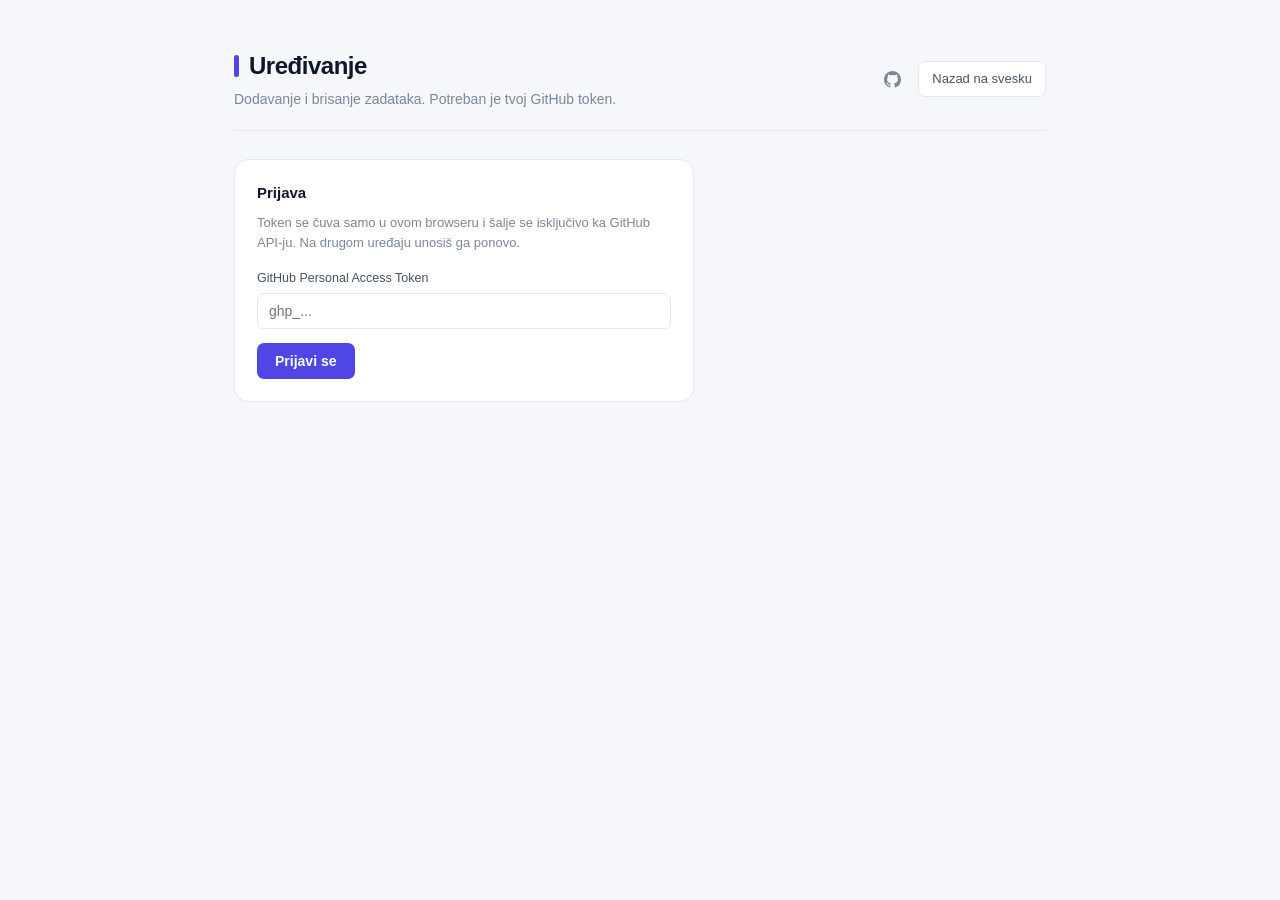
==== upload.html @ db682bef "Sveska: kopija sa novim izgledom Pet fajlova iz lazicmilos/sveska, owner u config.js prebacen na kuc" ====
<!DOCTYPE html>
<html lang="sr">
<head>
<meta charset="UTF-8">
<meta name="viewport" content="width=device-width, initial-scale=1.0">
<title>Sveska: uređivanje</title>
<link rel="stylesheet" href="style.css">
</head>
<body>
<div class="wrap">
  <header class="page-head">
    <div>
      <h1>Uređivanje</h1>
      <p class="sub">Dodavanje i brisanje zadataka. Potreban je tvoj GitHub token.</p>
    </div>
    <div class="head-actions">
      <a class="navlink" href="index.html">Nazad na svesku</a>
    </div>
  </header>

  <form class="gate" id="gateForm">
    <h2>Prijava</h2>
    <p>Token se čuva samo u ovom browseru i šalje se isključivo ka GitHub API-ju. Na drugom uređaju unosiš ga ponovo.</p>
    <div class="field">
      <label class="lbl" for="tokenInput">GitHub Personal Access Token</label>
      <input type="password" id="tokenInput" autocomplete="off" placeholder="ghp_...">
    </div>
    <div id="gateErr" class="err" hidden></div>
    <button type="submit" class="primary" id="saveTokenBtn">Prijavi se</button>
  </form>

  <div id="app" hidden>
    <form class="panel" id="entryForm">
      <h2>Novi zadatak</h2>

      <div class="field field-row">
        <div>
          <label class="lbl" for="naslov">Naslov</label>
          <input type="text" id="naslov" placeholder="npr. Zadatak 3, nizovi">
        </div>
        <div>
          <label class="lbl" for="predmet">Predmet</label>
          <input type="text" id="predmet" placeholder="npr. C, Python">
        </div>
      </div>

      <div class="field">
        <label class="lbl" for="napomena">Napomena</label>
        <textarea id="napomena" placeholder="Opciono: rešenje, zamke, šta ponoviti."></textarea>
      </div>

      <div class="field">
        <span class="lbl">Slika zadatka</span>
        <div class="dropzone">
          <label class="file-label" for="fileInput">Izaberi sliku</label>
          <input type="file" id="fileInput" accept="image/*" hidden>
          <span class="dz-hint" id="dzHint">Slika se automatski smanjuje pre slanja.</span>
          <div id="previewWrap"></div>
        </div>
      </div>

      <div id="formErr" class="err" hidden></div>

      <div class="actions">
        <button type="submit" class="primary" id="submitBtn">Sačuvaj zadatak</button>
        <span id="statusMsg" class="hint"></span>
      </div>
    </form>

    <div class="toolbar">
      <span class="count" id="count"></span>
      <button class="ghost" id="refreshBtn" type="button">Osveži listu</button>
    </div>

    <div id="listStatus" class="empty">Učitavanje.</div>
    <div id="grid" class="grid" hidden></div>

    <div style="margin-top:28px">
      <button class="ghost" id="logoutBtn" type="button">Odjavi se sa ovog uređaja</button>
    </div>
  </div>
</div>

<script src="config.js"></script>
<script src="common.js"></script>
<script>
const TOKEN_KEY = "sveska_gh_token";
const MAX_RETRIES = 4;

let token = localStorage.getItem(TOKEN_KEY) || "";
let imgDataUrl = null;

function ghHeaders() {
  return {
    Authorization: "Bearer " + token,
    Accept: "application/vnd.github+json",
    "X-GitHub-Api-Version": "2022-11-28"
  };
}

function utf8ToB64(str) {
  return btoa(String.fromCharCode.apply(null, new TextEncoder().encode(str)));
}

function b64ToUtf8(b64) {
  const bin = atob(b64.replace(/\s/g, ""));
  const bytes = new Uint8Array(bin.length);
  for (let i = 0; i < bin.length; i++) bytes[i] = bin.charCodeAt(i);
  return new TextDecoder().decode(bytes);
}

function ghError(status, bodyText) {
  if (status === 401) return "Token nije prihvaćen. Verovatno je istekao ili obrisan.";
  if (status === 403) return "GitHub je odbio zahtev. Token nema dozvolu za pisanje, ili si dostigao limit broja zahteva.";
  if (status === 404) return "Repozitorijum nije pronađen. Proveri da li je token vezan za repo '" + SITE.repo + "'.";
  if (status === 409 || status === 422) return "Fajl je u međuvremenu promenjen. Pokušaj ponovo.";
  return "GitHub greška " + status + ". " + (bodyText || "").slice(0, 160);
}

async function gh(path, options) {
  const res = await fetch(path, Object.assign({ headers: ghHeaders(), cache: "no-store" }, options || {}));
  return res;
}

async function verifyToken() {
  const res = await gh(SITE.apiBase);
  if (!res.ok) {
    const err = new Error(ghError(res.status, ""));
    err.status = res.status;
    throw err;
  }
  return true;
}

async function getEntriesFile() {
  const res = await gh(SITE.apiBase + "/contents/entries.json?ref=" + SITE.branch + "&t=" + Date.now());
  if (res.status === 404) return { entries: [], sha: null };
  if (!res.ok) {
    const err = new Error(ghError(res.status, await res.text()));
    err.status = res.status;
    throw err;
  }
  const data = await res.json();
  let entries = [];
  try {
    entries = JSON.parse(b64ToUtf8(data.content) || "[]");
  } catch (e) {
    throw new Error("entries.json nije ispravan JSON. Popravi ga ručno na GitHub-u.");
  }
  if (!Array.isArray(entries)) throw new Error("entries.json mora biti niz.");
  return { entries: entries, sha: data.sha };
}

async function putFile(path, contentB64, message, sha) {
  const body = { message: message, content: contentB64, branch: SITE.branch };
  if (sha) body.sha = sha;
  const res = await gh(SITE.apiBase + "/contents/" + path, {
    method: "PUT",
    headers: Object.assign(ghHeaders(), { "Content-Type": "application/json" }),
    body: JSON.stringify(body)
  });
  if (!res.ok) {
    const text = await res.text();
    const err = new Error(ghError(res.status, text));
    err.status = res.status;
    throw err;
  }
  return res.json();
}

async function deleteFile(path, sha, message) {
  const res = await gh(SITE.apiBase + "/contents/" + path, {
    method: "DELETE",
    headers: Object.assign(ghHeaders(), { "Content-Type": "application/json" }),
    body: JSON.stringify({ message: message, sha: sha, branch: SITE.branch })
  });
  if (!res.ok) {
    const err = new Error(ghError(res.status, await res.text()));
    err.status = res.status;
    throw err;
  }
}

async function deleteImage(imagePath, message) {
  const res = await gh(SITE.apiBase + "/contents/" + imagePath + "?ref=" + SITE.branch + "&t=" + Date.now());
  if (!res.ok) return false;
  const data = await res.json();
  await deleteFile(imagePath, data.sha, message);
  return true;
}

// Reads entries.json, applies mutate(entries) -> newEntries, writes it back.
// Retries with a fresh sha when GitHub reports a write conflict (409 or 422),
// because another write landed between our read and our write.
async function updateEntriesJson(mutate, message) {
  let lastErr;
  for (let attempt = 0; attempt < MAX_RETRIES; attempt++) {
    const current = await getEntriesFile();
    const newEntries = mutate(current.entries.slice());
    const content = utf8ToB64(JSON.stringify(newEntries, null, 2));
    try {
      await putFile("entries.json", content, message, current.sha);
      return newEntries;
    } catch (err) {
      lastErr = err;
      if (err.status === 409 || err.status === 422) {
        await new Promise(function (r) { setTimeout(r, 250 * (attempt + 1)); });
        continue;
      }
      throw err;
    }
  }
  throw lastErr;
}

function compressImage(file, maxDim, quality) {
  maxDim = maxDim || 1400;
  quality = quality || 0.75;
  return new Promise(function (resolve, reject) {
    if (!file.type.startsWith("image/")) {
      reject(new Error("Izabrani fajl nije slika."));
      return;
    }
    const reader = new FileReader();
    reader.onerror = function () { reject(new Error("Ne mogu da pročitam fajl.")); };
    reader.onload = function (e) {
      const img = new Image();
      img.onerror = function () { reject(new Error("Slika je oštećena ili u nepodržanom formatu.")); };
      img.onload = function () {
        let w = img.naturalWidth;
        let h = img.naturalHeight;
        if (!w || !h) { reject(new Error("Slika nema validne dimenzije.")); return; }
        if (w > maxDim || h > maxDim) {
          const scale = maxDim / Math.max(w, h);
          w = Math.round(w * scale);
          h = Math.round(h * scale);
        }
        const canvas = document.createElement("canvas");
        canvas.width = w;
        canvas.height = h;
        const ctx = canvas.getContext("2d");
        ctx.fillStyle = "#ffffff";
        ctx.fillRect(0, 0, w, h);
        ctx.drawImage(img, 0, 0, w, h);
        resolve(canvas.toDataURL("image/jpeg", quality));
      };
      img.src = e.target.result;
    };
    reader.readAsDataURL(file);
  });
}

function showErr(elId, msg) {
  const el = document.getElementById(elId);
  el.textContent = msg || "";
  el.hidden = !msg;
}

function setBusy(busy, label) {
  const btn = document.getElementById("submitBtn");
  btn.disabled = busy;
  btn.innerHTML = busy ? '<span class="spinner"></span>' + (label || "Snimanje") : "Sačuvaj zadatak";
}

async function refreshList() {
  const listStatus = document.getElementById("listStatus");
  const grid = document.getElementById("grid");
  const countEl = document.getElementById("count");

  listStatus.hidden = false;
  listStatus.textContent = "Učitavanje.";
  grid.hidden = true;

  try {
    const result = await getEntriesFile();
    const entries = result.entries
      .filter(function (e) { return e && e.id && e.title; })
      .sort(function (a, b) { return (b.createdAt || 0) - (a.createdAt || 0); });

    countEl.textContent = entries.length === 1 ? "1 zadatak" : entries.length + " zadataka";

    if (entries.length === 0) {
      listStatus.textContent = "Nema još nijednog zadatka.";
      return;
    }

    listStatus.hidden = true;
    grid.hidden = false;
    grid.innerHTML = entries.map(function (e) {
      return '<div class="card">' +
        '<img src="' + esc(e.imagePath) + '" alt="Zadatak: ' + esc(e.title) + '" loading="lazy">' +
        '<button class="del-btn" type="button" data-id="' + esc(e.id) + '" data-title="' + esc(e.title) + '">Obriši</button>' +
        '<div class="meta">' +
          '<div class="t">' + esc(e.title) + '</div>' +
          '<div class="s"><span class="tag">' + esc(e.subject || "Opšte") + '</span>' + fmtDate(e.createdAt) + '</div>' +
        '</div>' +
      '</div>';
    }).join("");

    grid.querySelectorAll(".del-btn").forEach(function (btn) {
      btn.addEventListener("click", function (ev) {
        ev.stopPropagation();
        if (!confirm('Obrisati zadatak "' + btn.dataset.title + '"?')) return;
        removeEntry(btn.dataset.id, btn, btn.dataset.title);
      });
    });
  } catch (err) {
    listStatus.hidden = false;
    listStatus.textContent = "Ne mogu da učitam listu. " + err.message;
  }
}

async function removeEntry(id, btn, title) {
  if (btn) { btn.disabled = true; btn.textContent = "Brisanje"; }
  try {
    let target = null;
    await updateEntriesJson(function (entries) {
      target = entries.find(function (e) { return e.id === id; }) || null;
      return entries.filter(function (e) { return e.id !== id; });
    }, "Ukloni zadatak: " + (title || id));

    if (target && target.imagePath) {
      try {
        await deleteImage(target.imagePath, "Ukloni sliku: " + target.title);
      } catch (e) {
        // Entry is already gone from the list, so a leftover image file is
        // harmless. Not worth failing the delete over.
      }
    }
    await refreshList();
  } catch (err) {
    alert("Brisanje nije uspelo. " + err.message);
    if (btn) { btn.disabled = false; btn.textContent = "Obriši"; }
  }
}

document.getElementById("fileInput").addEventListener("change", async function (e) {
  const file = e.target.files[0];
  if (!file) return;
  showErr("formErr", "");
  const hint = document.getElementById("dzHint");
  hint.textContent = "Obrada slike.";
  try {
    imgDataUrl = await compressImage(file);
    const kb = Math.round((imgDataUrl.length * 0.75) / 1024);
    hint.textContent = "Spremno, oko " + kb + " KB.";
    const wrap = document.getElementById("previewWrap");
    wrap.innerHTML = '<div class="preview-thumb"><img src="' + imgDataUrl + '" alt="Pregled"><button type="button" id="clearImgBtn" aria-label="Ukloni sliku">&times;</button></div>';
    document.getElementById("clearImgBtn").addEventListener("click", function () {
      imgDataUrl = null;
      wrap.innerHTML = "";
      document.getElementById("fileInput").value = "";
      hint.textContent = "Slika se automatski smanjuje pre slanja.";
    });
  } catch (err) {
    imgDataUrl = null;
    hint.textContent = "Slika se automatski smanjuje pre slanja.";
    showErr("formErr", err.message);
  }
});

document.getElementById("entryForm").addEventListener("submit", async function (e) {
  e.preventDefault();
  showErr("formErr", "");

  const naslov = document.getElementById("naslov").value.trim();
  const predmet = document.getElementById("predmet").value.trim() || "Opšte";
  const napomena = document.getElementById("napomena").value.trim();
  const statusMsg = document.getElementById("statusMsg");

  if (!naslov) {
    showErr("formErr", "Unesi naslov zadatka.");
    document.getElementById("naslov").focus();
    return;
  }
  if (!imgDataUrl) {
    showErr("formErr", "Dodaj sliku zadatka.");
    return;
  }

  setBusy(true, "Slanje slike");
  statusMsg.textContent = "";

  const id = String(Date.now()) + "-" + Math.random().toString(36).slice(2, 8);
  const imagePath = "images/" + id + ".jpg";
  let imageUploaded = false;

  try {
    await putFile(imagePath, imgDataUrl.split(",")[1], "Dodaj sliku: " + naslov);
    imageUploaded = true;

    setBusy(true, "Upisivanje");
    await updateEntriesJson(function (entries) {
      entries.push({
        id: id,
        title: naslov,
        subject: predmet,
        note: napomena,
        imagePath: imagePath,
        createdAt: Date.now()
      });
      return entries;
    }, "Dodaj zadatak: " + naslov);

    document.getElementById("naslov").value = "";
    document.getElementById("predmet").value = "";
    document.getElementById("napomena").value = "";
    document.getElementById("previewWrap").innerHTML = "";
    document.getElementById("fileInput").value = "";
    document.getElementById("dzHint").textContent = "Slika se automatski smanjuje pre slanja.";
    imgDataUrl = null;

    statusMsg.innerHTML = '<span class="ok-msg">Sačuvano.</span>';
    setTimeout(function () { statusMsg.textContent = ""; }, 4000);
    await refreshList();
  } catch (err) {
    // If the image landed but the index write failed, remove the image so it
    // does not sit in the repo unreferenced by any entry.
    if (imageUploaded) {
      try {
        await deleteImage(imagePath, "Poništi nedovršeni upload: " + naslov);
      } catch (e) {}
    }
    showErr("formErr", "Snimanje nije uspelo. " + err.message);
  } finally {
    setBusy(false);
  }
});

document.getElementById("gateForm").addEventListener("submit", async function (e) {
  e.preventDefault();
  const val = document.getElementById("tokenInput").value.trim();
  const btn = document.getElementById("saveTokenBtn");
  showErr("gateErr", "");

  if (!val) {
    showErr("gateErr", "Unesi token.");
    return;
  }

  btn.disabled = true;
  btn.textContent = "Provera";
  const previous = token;
  token = val;

  try {
    await verifyToken();
    localStorage.setItem(TOKEN_KEY, token);
    document.getElementById("tokenInput").value = "";
    enterApp();
  } catch (err) {
    token = previous;
    showErr("gateErr", err.message);
  } finally {
    btn.disabled = false;
    btn.textContent = "Prijavi se";
  }
});

document.getElementById("refreshBtn").addEventListener("click", refreshList);

document.getElementById("logoutBtn").addEventListener("click", function () {
  if (!confirm("Ukloniti token sa ovog uređaja?")) return;
  localStorage.removeItem(TOKEN_KEY);
  location.reload();
});

function enterApp() {
  document.getElementById("gateForm").hidden = true;
  document.getElementById("app").hidden = false;
  refreshList();
}

mountGithubLink();

(async function init() {
  if (!token) return;
  try {
    await verifyToken();
    enterApp();
  } catch (err) {
    localStorage.removeItem(TOKEN_KEY);
    token = "";
    showErr("gateErr", "Prethodni token više ne važi. Unesi novi.");
  }
})();
</script>
</body>
</html>
---- style.css ----
:root {
  --paper: #f5f7fb;
  --card: #ffffff;
  --ink: #0f172a;
  --ink-soft: #475569;
  --muted: #7c8799;
  --line: #e2e8f0;
  --line-soft: #eef2f7;
  --line-hover: #c7d2e0;
  --accent: #4f46e5;
  --accent-soft: #eef0fe;
  --danger: #b3261e;
  --ok: #2d6a4f;
  --shadow: 0 1px 2px rgba(15, 23, 42, 0.04), 0 6px 16px rgba(15, 23, 42, 0.07);
}

* { box-sizing: border-box; }

html { -webkit-text-size-adjust: 100%; }

body {
  margin: 0;
  background: var(--paper);
  color: var(--ink);
  font-family: ui-sans-serif, -apple-system, BlinkMacSystemFont, "Segoe UI", Roboto, sans-serif;
  line-height: 1.5;
}

.wrap {
  max-width: 860px;
  margin: 0 auto;
  padding: 48px 24px 96px;
}

.page-head {
  display: flex;
  align-items: center;
  justify-content: space-between;
  gap: 16px;
  padding-bottom: 20px;
  border-bottom: 1px solid var(--line);
  margin-bottom: 28px;
  flex-wrap: wrap;
}

.page-head > div:first-child { min-width: 0; }

h1 {
  font-size: 24px;
  font-weight: 700;
  letter-spacing: -0.02em;
  margin: 0;
  display: flex;
  align-items: center;
  gap: 10px;
}
h1::before {
  content: "";
  width: 5px;
  height: 22px;
  border-radius: 3px;
  background: var(--accent);
  flex-shrink: 0;
}

.sub {
  color: var(--muted);
  font-size: 14px;
  margin: 5px 0 0;
}

.navlink {
  display: inline-flex;
  align-items: center;
  gap: 6px;
  color: var(--ink-soft);
  font-size: 13px;
  font-weight: 500;
  text-decoration: none;
  border: 1px solid var(--line);
  background: var(--card);
  border-radius: 7px;
  padding: 7px 13px;
  white-space: nowrap;
  transition: border-color 0.15s, color 0.15s;
}
.navlink:hover { border-color: var(--accent); color: var(--accent); }

.toolbar {
  display: flex;
  align-items: center;
  justify-content: space-between;
  gap: 12px;
  margin-bottom: 16px;
  flex-wrap: wrap;
}

.count { font-size: 13px; color: var(--muted); }

.search { flex: 1; min-width: 180px; max-width: 280px; }

.grid {
  display: grid;
  grid-template-columns: repeat(auto-fill, minmax(170px, 1fr));
  grid-auto-rows: 1fr;
  gap: 16px;
  align-items: stretch;
}

.card {
  background: var(--card);
  border: 1px solid var(--line);
  border-radius: 14px;
  overflow: hidden;
  cursor: pointer;
  position: relative;
  display: flex;
  flex-direction: column;
  height: 100%;
  transition: border-color 0.15s, box-shadow 0.15s, transform 0.15s;
}
.card:hover {
  border-color: var(--accent);
  box-shadow: var(--shadow);
  transform: translateY(-2px);
}
.card:focus-visible { outline: 2px solid var(--accent); outline-offset: 2px; }

.card img {
  width: 100%;
  height: 136px;
  flex-shrink: 0;
  object-fit: cover;
  display: block;
  background: var(--line-soft);
}

.card .meta {
  padding: 10px 12px 12px;
  display: flex;
  flex-direction: column;
  flex: 1;
  min-width: 0;
}

.card .meta .t {
  font-size: 13.5px;
  font-weight: 600;
  letter-spacing: -0.01em;
  line-height: 1.35;
  display: -webkit-box;
  -webkit-line-clamp: 2;
  -webkit-box-orient: vertical;
  overflow: hidden;
  word-break: break-word;
}

.card .meta .s {
  font-size: 11.5px;
  color: var(--muted);
  margin-top: auto;
  padding-top: 6px;
  display: flex;
  align-items: center;
  gap: 6px;
  flex-wrap: wrap;
}

.tag {
  display: inline-block;
  background: var(--accent-soft);
  color: var(--accent);
  border-radius: 999px;
  padding: 1px 8px;
  font-size: 11px;
  font-weight: 500;
  max-width: 100%;
  overflow: hidden;
  text-overflow: ellipsis;
  white-space: nowrap;
}

.empty {
  text-align: center;
  padding: 72px 20px;
  color: var(--muted);
  font-size: 14px;
  border: 1px dashed var(--line);
  border-radius: 14px;
  background: rgba(255, 255, 255, 0.5);
}

.overlay {
  position: fixed;
  inset: 0;
  background: rgba(15, 23, 42, 0.55);
  display: flex;
  align-items: center;
  justify-content: center;
  padding: 20px;
  z-index: 50;
}

.modal {
  background: var(--card);
  border-radius: 12px;
  max-width: 560px;
  width: 100%;
  max-height: 88vh;
  overflow-y: auto;
  box-shadow: 0 12px 40px rgba(15, 23, 42, 0.22);
}

.modal img {
  width: 100%;
  max-height: 56vh;
  object-fit: contain;
  background: var(--line-soft);
  display: block;
}

.modal .body { padding: 18px 20px 20px; }

.modal .row {
  display: flex;
  justify-content: space-between;
  align-items: flex-start;
  gap: 12px;
}

.modal h2 {
  font-size: 17px;
  font-weight: 650;
  letter-spacing: -0.01em;
  margin: 0;
}

.modal .close {
  background: none;
  border: none;
  cursor: pointer;
  font-size: 22px;
  color: var(--muted);
  line-height: 1;
  padding: 0 4px;
}
.modal .close:hover { color: var(--ink); }

.modal .stamp {
  font-size: 12px;
  color: var(--muted);
  margin-top: 5px;
  display: flex;
  align-items: center;
  gap: 7px;
}

.modal .note {
  font-size: 14px;
  margin-top: 14px;
  padding-top: 14px;
  border-top: 1px solid var(--line-soft);
  color: var(--ink-soft);
  white-space: pre-wrap;
}

.panel {
  background: var(--card);
  border: 1px solid var(--line);
  border-radius: 14px;
  padding: 20px;
  margin-bottom: 32px;
}

.panel h2 {
  font-size: 15px;
  font-weight: 600;
  margin: 0 0 16px;
  letter-spacing: -0.01em;
}

.field { margin-bottom: 14px; }

.field-row { display: grid; grid-template-columns: 1fr 1fr; gap: 12px; }

@media (max-width: 540px) {
  .field-row { grid-template-columns: 1fr; }
  .wrap { padding: 32px 16px 72px; }
}

label.lbl {
  display: block;
  font-size: 12.5px;
  font-weight: 500;
  color: var(--ink-soft);
  margin-bottom: 5px;
}

input[type=text],
input[type=password],
input[type=search],
textarea {
  width: 100%;
  border: 1px solid var(--line);
  border-radius: 7px;
  padding: 9px 11px;
  font-size: 14px;
  font-family: inherit;
  color: var(--ink);
  background: var(--card);
  transition: border-color 0.15s, box-shadow 0.15s;
}

input:focus, textarea:focus {
  outline: none;
  border-color: var(--accent);
  box-shadow: 0 0 0 3px rgba(79, 70, 229, 0.15);
}

textarea { resize: vertical; min-height: 66px; }

.dropzone {
  display: flex;
  align-items: center;
  gap: 14px;
  border: 1px dashed var(--line);
  border-radius: 9px;
  padding: 14px;
  background: rgba(245, 247, 251, 0.6);
  flex-wrap: wrap;
}

label.file-label {
  display: inline-flex;
  align-items: center;
  gap: 7px;
  border: 1px solid var(--line);
  background: var(--card);
  border-radius: 7px;
  padding: 8px 13px;
  font-size: 13px;
  font-weight: 500;
  cursor: pointer;
  transition: border-color 0.15s;
  white-space: nowrap;
}
label.file-label:hover { border-color: var(--line-hover); }

.dz-hint { font-size: 12.5px; color: var(--muted); }

button { cursor: pointer; font-family: inherit; }

button.primary {
  background: var(--accent);
  color: #fff;
  border: none;
  border-radius: 7px;
  padding: 10px 18px;
  font-size: 14px;
  font-weight: 550;
  transition: opacity 0.15s;
}
button.primary:hover { opacity: 0.88; }
button.primary:disabled { opacity: 0.45; cursor: default; }

button.ghost {
  background: var(--card);
  border: 1px solid var(--line);
  border-radius: 7px;
  padding: 8px 13px;
  font-size: 13px;
  color: var(--ink-soft);
  transition: border-color 0.15s, color 0.15s;
}
button.ghost:hover { border-color: var(--line-hover); color: var(--ink); }

.actions { display: flex; align-items: center; gap: 12px; margin-top: 4px; flex-wrap: wrap; }

.err {
  color: var(--danger);
  font-size: 13px;
  margin: 10px 0;
  padding: 9px 11px;
  background: rgba(179, 38, 30, 0.05);
  border: 1px solid rgba(179, 38, 30, 0.16);
  border-radius: 7px;
  word-break: break-word;
}

.ok-msg { color: var(--ok); font-size: 13px; font-weight: 500; }
.hint { color: var(--muted); font-size: 12.5px; }

.preview-thumb { position: relative; display: inline-block; }
.preview-thumb img {
  width: 64px;
  height: 64px;
  object-fit: cover;
  border-radius: 7px;
  border: 1px solid var(--line);
  display: block;
}
.preview-thumb button {
  position: absolute;
  top: -7px;
  right: -7px;
  background: var(--ink);
  color: #fff;
  border: none;
  border-radius: 50%;
  width: 20px;
  height: 20px;
  font-size: 12px;
  line-height: 1;
  display: flex;
  align-items: center;
  justify-content: center;
}

.del-btn {
  position: absolute;
  top: 8px;
  right: 8px;
  background: rgba(255, 255, 255, 0.94);
  border: 1px solid var(--line);
  border-radius: 6px;
  padding: 4px 8px;
  font-size: 11.5px;
  font-weight: 500;
  color: var(--danger);
  opacity: 0;
  transition: opacity 0.15s;
}
.card:hover .del-btn,
.del-btn:focus-visible { opacity: 1; }

.gate {
  background: var(--card);
  border: 1px solid var(--line);
  border-radius: 14px;
  padding: 22px;
  max-width: 460px;
}
.gate h2 { font-size: 15px; font-weight: 600; margin: 0 0 8px; }
.gate p { font-size: 13px; color: var(--muted); margin: 0 0 16px; line-height: 1.55; }

.spinner {
  display: inline-block;
  width: 13px;
  height: 13px;
  border: 2px solid rgba(255, 255, 255, 0.35);
  border-top-color: #fff;
  border-radius: 50%;
  animation: spin 0.6s linear infinite;
  vertical-align: -2px;
  margin-right: 7px;
}
@keyframes spin { to { transform: rotate(360deg); } }

@media (prefers-reduced-motion: reduce) {
  * { transition: none !important; animation: none !important; }
}

.lightbox {
  position: fixed;
  inset: 0;
  background: rgba(11, 17, 32, 0.92);
  z-index: 60;
  display: flex;
  flex-direction: column;
}

.lb-bar {
  display: flex;
  align-items: center;
  justify-content: space-between;
  gap: 14px;
  padding: 12px 18px;
  background: rgba(15, 23, 42, 0.55);
  border-bottom: 1px solid rgba(255, 255, 255, 0.09);
  flex-wrap: wrap;
}

.lb-title {
  color: #f5f3f1;
  font-size: 15px;
  font-weight: 600;
  letter-spacing: -0.01em;
  min-width: 0;
  overflow: hidden;
  text-overflow: ellipsis;
  white-space: nowrap;
}

.lb-meta {
  color: rgba(245, 243, 241, 0.62);
  font-size: 12px;
  margin-top: 2px;
  display: flex;
  align-items: center;
  gap: 8px;
}

.lb-meta .tag {
  background: rgba(255, 255, 255, 0.13);
  color: rgba(245, 243, 241, 0.9);
}

.lb-tools { display: flex; align-items: center; gap: 7px; }

.lb-btn {
  background: rgba(255, 255, 255, 0.09);
  border: 1px solid rgba(255, 255, 255, 0.14);
  color: #f5f3f1;
  border-radius: 7px;
  padding: 7px 11px;
  font-size: 13px;
  font-weight: 500;
  line-height: 1;
  min-width: 34px;
  transition: background 0.15s;
}
.lb-btn:hover { background: rgba(255, 255, 255, 0.18); }
.lb-btn:focus-visible { outline: 2px solid #fff; outline-offset: 2px; }

.lb-zoom {
  color: rgba(245, 243, 241, 0.72);
  font-size: 12.5px;
  font-variant-numeric: tabular-nums;
  min-width: 46px;
  text-align: center;
}

.lb-stage {
  flex: 1;
  overflow: hidden;
  position: relative;
  cursor: grab;
  touch-action: none;
  min-height: 0;
}
.lb-stage.dragging { cursor: grabbing; }

.lb-stage img {
  position: absolute;
  top: 0;
  left: 0;
  transform-origin: 0 0;
  user-select: none;
  -webkit-user-drag: none;
  display: block;
}

.lb-note {
  background: rgba(15, 23, 42, 0.55);
  border-top: 1px solid rgba(255, 255, 255, 0.09);
  color: rgba(245, 243, 241, 0.82);
  font-size: 13.5px;
  line-height: 1.55;
  padding: 13px 18px;
  max-height: 22vh;
  overflow-y: auto;
  white-space: pre-wrap;
}

.lb-hint {
  color: rgba(245, 243, 241, 0.45);
  font-size: 11.5px;
  padding: 0 18px 10px;
  background: rgba(15, 23, 42, 0.55);
}

@media (max-width: 560px) {
  .lb-bar { padding: 10px 12px; }
  .lb-hint { display: none; }
}

.head-actions {
  display: flex;
  align-items: center;
  gap: 10px;
  flex-shrink: 0;
}

.icon-link {
  display: inline-flex;
  align-items: center;
  justify-content: center;
  width: 32px;
  height: 32px;
  border-radius: 7px;
  color: var(--muted);
  text-decoration: none;
  flex-shrink: 0;
  transition: color 0.15s, background 0.15s;
}
.icon-link:hover { color: var(--ink); background: var(--line-soft); }
.icon-link:visited { color: var(--muted); }
.icon-link:focus-visible { outline: 2px solid var(--accent); outline-offset: 2px; }
.icon-link svg { width: 17px; height: 17px; display: block; }
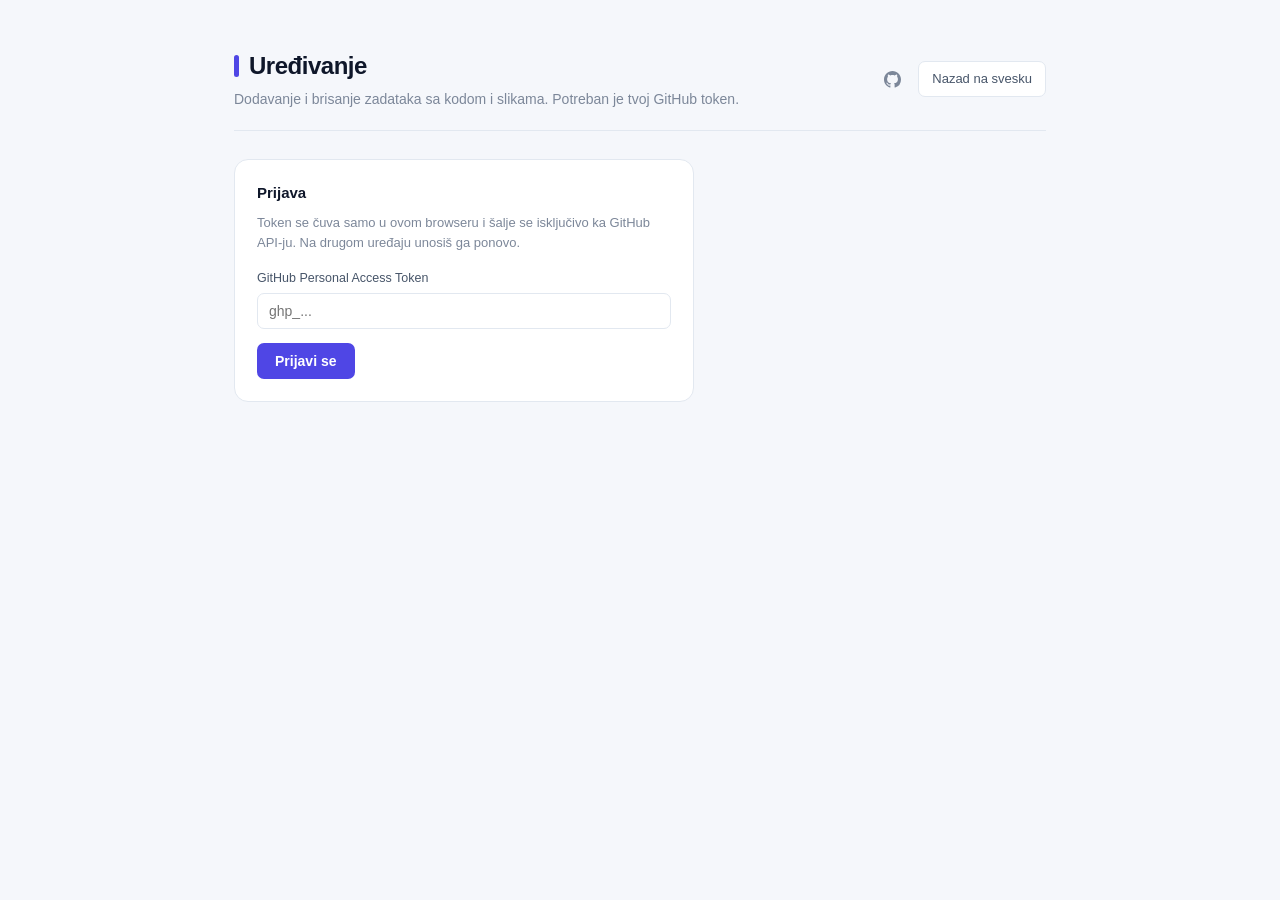
==== commit f332fd63: "Prikaži zadatke: poseban upload fajlova sa kodom Zadaci sa kodom su sada odvojeni od zadataka sa sli" ====
--- a/upload.html
+++ b/upload.html
@@ -11,7 +11,7 @@
   <header class="page-head">
     <div>
       <h1>Uređivanje</h1>
-      <p class="sub">Dodavanje i brisanje zadataka. Potreban je tvoj GitHub token.</p>
+      <p class="sub">Dodavanje i brisanje zadataka sa kodom i slikama. Potreban je tvoj GitHub token.</p>
     </div>
     <div class="head-actions">
       <a class="navlink" href="index.html">Nazad na svesku</a>
@@ -30,8 +30,46 @@
   </form>
 
   <div id="app" hidden>
+    <form class="panel" id="codeForm">
+      <h2>Novi zadatak sa kodom</h2>
+
+      <div class="field">
+        <label class="lbl" for="kodNaslov">Naslov</label>
+        <input type="text" id="kodNaslov" placeholder="Opciono, inače ime fajla">
+      </div>
+
+      <div class="field">
+        <label class="lbl" for="kodNapomena">Napomena</label>
+        <textarea id="kodNapomena" placeholder="Opciono: tekst zadatka."></textarea>
+      </div>
+
+      <div class="field">
+        <span class="lbl">Fajl sa kodom</span>
+        <div class="dropzone">
+          <label class="file-label" for="codeFileInput">Izaberi fajl</label>
+          <input type="file" id="codeFileInput" hidden>
+          <span class="dz-hint" id="codeHint">.cs, .py, .c, .cpp, .java, .js ili bilo koji tekstualni fajl.</span>
+        </div>
+      </div>
+
+      <div id="codeErr" class="err" hidden></div>
+
+      <div class="actions">
+        <button type="submit" class="primary" id="codeSubmitBtn">Sačuvaj kod</button>
+        <span id="codeStatusMsg" class="hint"></span>
+      </div>
+    </form>
+
+    <div class="toolbar">
+      <span class="count" id="codeCount"></span>
+    </div>
+    <div id="codeListStatus" class="empty">Učitavanje.</div>
+    <div id="codeList" class="code-admin-list" hidden></div>
+
+    <hr class="section-sep">
+
     <form class="panel" id="entryForm">
-      <h2>Novi zadatak</h2>
+      <h2>Novi zadatak sa slikom</h2>
 
       <div class="field field-row">
         <div>
@@ -85,6 +123,8 @@
 <script src="common.js"></script>
 <script>
 const TOKEN_KEY = "sveska_gh_token";
+const ENTRIES_PATH = "entries.json";
+const CODE_PATH = "kod.json";
 const MAX_RETRIES = 4;
 
 let token = localStorage.getItem(TOKEN_KEY) || "";
@@ -98,8 +138,15 @@
   };
 }
 
+// Encodes in chunks: one fromCharCode.apply call over a large file would
+// exceed the engine's argument limit and throw.
 function utf8ToB64(str) {
-  return btoa(String.fromCharCode.apply(null, new TextEncoder().encode(str)));
+  const bytes = new TextEncoder().encode(str);
+  let bin = "";
+  for (let i = 0; i < bytes.length; i += 0x8000) {
+    bin += String.fromCharCode.apply(null, bytes.subarray(i, i + 0x8000));
+  }
+  return btoa(bin);
 }
 
 function b64ToUtf8(b64) {
@@ -132,8 +179,9 @@
   return true;
 }
 
-async function getEntriesFile() {
-  const res = await gh(SITE.apiBase + "/contents/entries.json?ref=" + SITE.branch + "&t=" + Date.now());
+// Reads a JSON index file (entries.json or kod.json) together with its sha.
+async function getJsonFile(path) {
+  const res = await gh(SITE.apiBase + "/contents/" + path + "?ref=" + SITE.branch + "&t=" + Date.now());
   if (res.status === 404) return { entries: [], sha: null };
   if (!res.ok) {
     const err = new Error(ghError(res.status, await res.text()));
@@ -145,9 +193,9 @@
   try {
     entries = JSON.parse(b64ToUtf8(data.content) || "[]");
   } catch (e) {
-    throw new Error("entries.json nije ispravan JSON. Popravi ga ručno na GitHub-u.");
-  }
-  if (!Array.isArray(entries)) throw new Error("entries.json mora biti niz.");
+    throw new Error(path + " nije ispravan JSON. Popravi ga ručno na GitHub-u.");
+  }
+  if (!Array.isArray(entries)) throw new Error(path + " mora biti niz.");
   return { entries: entries, sha: data.sha };
 }
 
@@ -181,25 +229,25 @@
   }
 }
 
-async function deleteImage(imagePath, message) {
-  const res = await gh(SITE.apiBase + "/contents/" + imagePath + "?ref=" + SITE.branch + "&t=" + Date.now());
+async function deleteRepoFile(path, message) {
+  const res = await gh(SITE.apiBase + "/contents/" + path + "?ref=" + SITE.branch + "&t=" + Date.now());
   if (!res.ok) return false;
   const data = await res.json();
-  await deleteFile(imagePath, data.sha, message);
+  await deleteFile(path, data.sha, message);
   return true;
 }
 
-// Reads entries.json, applies mutate(entries) -> newEntries, writes it back.
+// Reads a JSON index file, applies mutate(entries) -> newEntries, writes it back.
 // Retries with a fresh sha when GitHub reports a write conflict (409 or 422),
 // because another write landed between our read and our write.
-async function updateEntriesJson(mutate, message) {
+async function updateJsonFile(path, mutate, message) {
   let lastErr;
   for (let attempt = 0; attempt < MAX_RETRIES; attempt++) {
-    const current = await getEntriesFile();
+    const current = await getJsonFile(path);
     const newEntries = mutate(current.entries.slice());
     const content = utf8ToB64(JSON.stringify(newEntries, null, 2));
     try {
-      await putFile("entries.json", content, message, current.sha);
+      await putFile(path, content, message, current.sha);
       return newEntries;
     } catch (err) {
       lastErr = err;
@@ -211,6 +259,81 @@
     }
   }
   throw lastErr;
+}
+
+// The site shows code as text, so binary files are rejected up front instead of
+// ending up as garbage on zadaci.html.
+const MAX_CODE_BYTES = 200 * 1024;
+const CODE_HINT = ".cs, .py, .c, .cpp, .java, .js ili bilo koji tekstualni fajl.";
+let codeFile = null;
+
+async function readCodeFile(file) {
+  if (file.size > MAX_CODE_BYTES) throw new Error("Fajl je veći od 200 KB.");
+  const text = await file.text();
+  if (text.includes("\u0000")) throw new Error("Fajl nije tekstualni. Izaberi fajl sa izvornim kodom.");
+  if (!text.trim()) throw new Error("Fajl je prazan.");
+  return text;
+}
+
+// Keeps the extension (zadaci.html picks the language from it) and drops
+// characters that are awkward in a URL path.
+function safeFileName(name) {
+  const clean = name.normalize("NFD").replace(/[\u0300-\u036f]/g, "")
+    .replace(/[^A-Za-z0-9._-]+/g, "-").replace(/^[-.]+/, "");
+  return clean || "kod.txt";
+}
+
+function resetCodeForm() {
+  codeFile = null;
+  document.getElementById("kodNaslov").value = "";
+  document.getElementById("kodNapomena").value = "";
+  document.getElementById("codeFileInput").value = "";
+  document.getElementById("codeHint").textContent = CODE_HINT;
+}
+
+async function refreshCodeList() {
+  const listStatus = document.getElementById("codeListStatus");
+  const list = document.getElementById("codeList");
+
+  listStatus.hidden = false;
+  listStatus.textContent = "Učitavanje.";
+  list.hidden = true;
+
+  try {
+    const result = await getJsonFile(CODE_PATH);
+    const entries = result.entries
+      .filter(function (e) { return e && e.id && e.filePath; })
+      .sort(function (a, b) { return (b.createdAt || 0) - (a.createdAt || 0); });
+
+    document.getElementById("codeCount").textContent = "Kod: " + entries.length;
+
+    if (entries.length === 0) {
+      listStatus.textContent = "Nema još nijednog zadatka sa kodom.";
+      return;
+    }
+
+    listStatus.hidden = true;
+    list.hidden = false;
+    list.innerHTML = entries.map(function (e) {
+      return '<div class="code-row">' +
+        '<div class="code-row-main">' +
+          '<div class="t">' + esc(e.title) + '</div>' +
+          '<div class="s"><span class="tag">' + esc(e.fileName) + '</span>' + fmtDate(e.createdAt) + '</div>' +
+        '</div>' +
+        '<button class="ghost danger" type="button" data-id="' + esc(e.id) + '" data-title="' + esc(e.title) + '">Obriši</button>' +
+      '</div>';
+    }).join("");
+
+    list.querySelectorAll("button[data-id]").forEach(function (btn) {
+      btn.addEventListener("click", function () {
+        if (!confirm('Obrisati zadatak "' + btn.dataset.title + '"?')) return;
+        removeEntry(CODE_PATH, btn.dataset.id, btn, btn.dataset.title, refreshCodeList);
+      });
+    });
+  } catch (err) {
+    listStatus.hidden = false;
+    listStatus.textContent = "Ne mogu da učitam listu. " + err.message;
+  }
 }
 
 function compressImage(file, maxDim, quality) {
@@ -272,7 +395,7 @@
   grid.hidden = true;
 
   try {
-    const result = await getEntriesFile();
+    const result = await getJsonFile(ENTRIES_PATH);
     const entries = result.entries
       .filter(function (e) { return e && e.id && e.title; })
       .sort(function (a, b) { return (b.createdAt || 0) - (a.createdAt || 0); });
@@ -301,7 +424,7 @@
       btn.addEventListener("click", function (ev) {
         ev.stopPropagation();
         if (!confirm('Obrisati zadatak "' + btn.dataset.title + '"?')) return;
-        removeEntry(btn.dataset.id, btn, btn.dataset.title);
+        removeEntry(ENTRIES_PATH, btn.dataset.id, btn, btn.dataset.title, refreshList);
       });
     });
   } catch (err) {
@@ -310,24 +433,27 @@
   }
 }
 
-async function removeEntry(id, btn, title) {
+// Removes an entry from an index file, then the file it points to (the image
+// of a picture task, or the source file of a code task).
+async function removeEntry(indexPath, id, btn, title, refresh) {
   if (btn) { btn.disabled = true; btn.textContent = "Brisanje"; }
   try {
     let target = null;
-    await updateEntriesJson(function (entries) {
+    await updateJsonFile(indexPath, function (entries) {
       target = entries.find(function (e) { return e.id === id; }) || null;
       return entries.filter(function (e) { return e.id !== id; });
     }, "Ukloni zadatak: " + (title || id));
 
-    if (target && target.imagePath) {
+    const filePath = target && (target.imagePath || target.filePath);
+    if (filePath) {
       try {
-        await deleteImage(target.imagePath, "Ukloni sliku: " + target.title);
+        await deleteRepoFile(filePath, "Ukloni fajl: " + target.title);
       } catch (e) {
         // Entry is already gone from the list, so a leftover image file is
         // harmless. Not worth failing the delete over.
       }
     }
-    await refreshList();
+    await refresh();
   } catch (err) {
     alert("Brisanje nije uspelo. " + err.message);
     if (btn) { btn.disabled = false; btn.textContent = "Obriši"; }
@@ -390,7 +516,7 @@
     imageUploaded = true;
 
     setBusy(true, "Upisivanje");
-    await updateEntriesJson(function (entries) {
+    await updateJsonFile(ENTRIES_PATH, function (entries) {
       entries.push({
         id: id,
         title: naslov,
@@ -418,7 +544,7 @@
     // does not sit in the repo unreferenced by any entry.
     if (imageUploaded) {
       try {
-        await deleteImage(imagePath, "Poništi nedovršeni upload: " + naslov);
+        await deleteRepoFile(imagePath, "Poništi nedovršeni upload: " + naslov);
       } catch (e) {}
     }
     showErr("formErr", "Snimanje nije uspelo. " + err.message);
@@ -427,6 +553,80 @@
   }
 });
 
+document.getElementById("codeFileInput").addEventListener("change", async function (e) {
+  const file = e.target.files[0];
+  codeFile = null;
+  if (!file) return;
+  showErr("codeErr", "");
+  const hint = document.getElementById("codeHint");
+  try {
+    codeFile = { name: file.name, text: await readCodeFile(file) };
+    const lines = codeFile.text.split("\n").length;
+    const few = lines % 10 >= 2 && lines % 10 <= 4 && (lines % 100 < 12 || lines % 100 > 14);
+    hint.textContent = file.name + ", " + lines + (few ? " linije." : " linija.");
+  } catch (err) {
+    e.target.value = "";
+    hint.textContent = CODE_HINT;
+    showErr("codeErr", err.message);
+  }
+});
+
+document.getElementById("codeForm").addEventListener("submit", async function (e) {
+  e.preventDefault();
+  showErr("codeErr", "");
+
+  if (!codeFile) {
+    showErr("codeErr", "Izaberi fajl sa kodom.");
+    return;
+  }
+
+  const btn = document.getElementById("codeSubmitBtn");
+  const statusMsg = document.getElementById("codeStatusMsg");
+  const file = codeFile;
+  const title = document.getElementById("kodNaslov").value.trim() || file.name;
+  const note = document.getElementById("kodNapomena").value.trim();
+  const id = String(Date.now()) + "-" + Math.random().toString(36).slice(2, 8);
+  const filePath = "kod/" + id + "-" + safeFileName(file.name);
+  let fileUploaded = false;
+
+  btn.disabled = true;
+  btn.innerHTML = '<span class="spinner"></span>Slanje';
+  statusMsg.textContent = "";
+
+  try {
+    await putFile(filePath, utf8ToB64(file.text), "Dodaj kod: " + title);
+    fileUploaded = true;
+
+    await updateJsonFile(CODE_PATH, function (entries) {
+      entries.push({
+        id: id,
+        title: title,
+        note: note,
+        fileName: file.name,
+        filePath: filePath,
+        createdAt: Date.now()
+      });
+      return entries;
+    }, "Dodaj zadatak sa kodom: " + title);
+
+    resetCodeForm();
+    statusMsg.innerHTML = '<span class="ok-msg">Sačuvano.</span>';
+    setTimeout(function () { statusMsg.textContent = ""; }, 4000);
+    await refreshCodeList();
+  } catch (err) {
+    // Same rollback as the image upload: no source file without an index entry.
+    if (fileUploaded) {
+      try {
+        await deleteRepoFile(filePath, "Poništi nedovršeni upload: " + title);
+      } catch (e2) {}
+    }
+    showErr("codeErr", "Snimanje nije uspelo. " + err.message);
+  } finally {
+    btn.disabled = false;
+    btn.textContent = "Sačuvaj kod";
+  }
+});
+
 document.getElementById("gateForm").addEventListener("submit", async function (e) {
   e.preventDefault();
   const val = document.getElementById("tokenInput").value.trim();
@@ -468,6 +668,7 @@
 function enterApp() {
   document.getElementById("gateForm").hidden = true;
   document.getElementById("app").hidden = false;
+  refreshCodeList();
   refreshList();
 }
 
--- a/style.css
+++ b/style.css
@@ -597,3 +597,84 @@
 .icon-link:visited { color: var(--muted); }
 .icon-link:focus-visible { outline: 2px solid var(--accent); outline-offset: 2px; }
 .icon-link svg { width: 17px; height: 17px; display: block; }
+
+.section-sep { border: none; border-top: 1px solid var(--line); margin: 36px 0 28px; }
+
+.code-admin-list { display: flex; flex-direction: column; gap: 8px; }
+
+.code-row {
+  display: flex;
+  align-items: center;
+  justify-content: space-between;
+  gap: 12px;
+  background: var(--card);
+  border: 1px solid var(--line);
+  border-radius: 10px;
+  padding: 10px 12px;
+}
+.code-row-main { min-width: 0; }
+.code-row .t { font-size: 14px; font-weight: 600; word-break: break-word; }
+.code-row .s { font-size: 12px; color: var(--muted); display: flex; align-items: center; gap: 7px; flex-wrap: wrap; margin-top: 2px; }
+button.ghost.danger { color: var(--danger); }
+
+.code-list { display: flex; flex-direction: column; gap: 18px; }
+
+.code-card {
+  background: var(--card);
+  border: 1px solid var(--line);
+  border-radius: 12px;
+  overflow: hidden;
+}
+
+.code-head {
+  display: flex;
+  align-items: flex-start;
+  justify-content: space-between;
+  gap: 12px;
+  padding: 14px 16px 12px;
+  flex-wrap: wrap;
+}
+.code-head > div:first-child { min-width: 0; }
+
+.code-title { font-size: 15px; font-weight: 600; letter-spacing: -0.01em; word-break: break-word; }
+
+.code-meta {
+  font-size: 12px;
+  color: var(--muted);
+  margin-top: 3px;
+  display: flex;
+  align-items: center;
+  gap: 7px;
+  flex-wrap: wrap;
+}
+
+.code-actions { display: flex; gap: 8px; flex-wrap: wrap; }
+.code-actions button.done { color: var(--ok); border-color: var(--ok); }
+
+.code-note {
+  font-size: 14px;
+  color: var(--ink-soft);
+  margin: 0;
+  padding: 0 16px 12px;
+  white-space: pre-wrap;
+  word-break: break-word;
+}
+
+.code-card pre {
+  margin: 0;
+  border-top: 1px solid var(--line);
+  background: #f6f8fa;
+  max-height: 480px;
+  overflow: auto;
+}
+.code-card pre code {
+  display: block;
+  padding: 14px 16px;
+  font-family: ui-monospace, SFMono-Regular, Menlo, Consolas, monospace;
+  font-size: 13px;
+  line-height: 1.55;
+  tab-size: 4;
+  white-space: pre;
+  background: transparent;
+}
+.code-missing { padding: 14px 16px; border-top: 1px solid var(--line); color: var(--danger); font-size: 13px; }
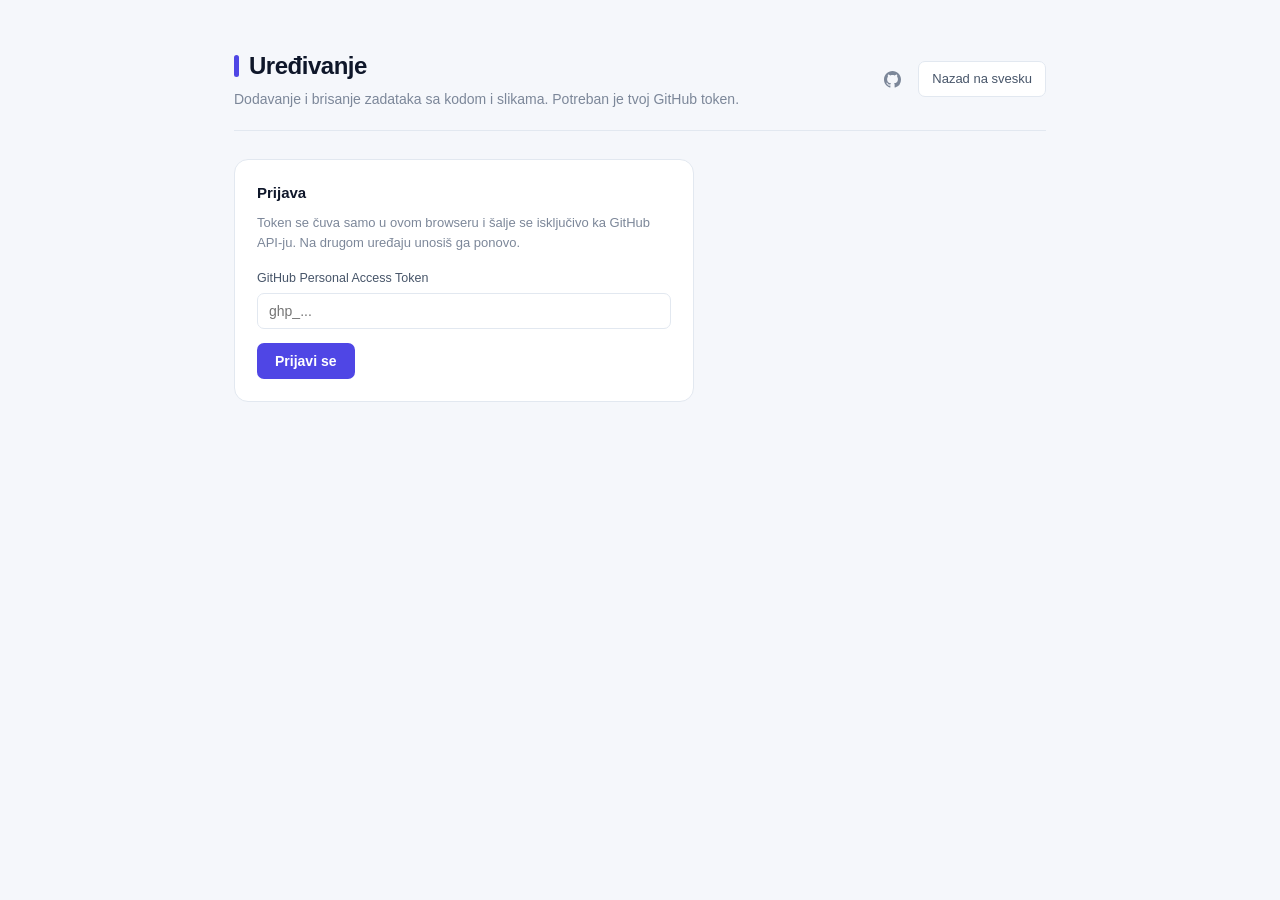
==== commit 2a9d8c2b: "Upload celog foldera sa kodom, jedan atomski commit po zadatku Zadatak sa kodom se sada dodaje izbor" ====
--- a/upload.html
+++ b/upload.html
@@ -35,7 +35,7 @@
 
       <div class="field">
         <label class="lbl" for="kodNaslov">Naslov</label>
-        <input type="text" id="kodNaslov" placeholder="Opciono, inače ime fajla">
+        <input type="text" id="kodNaslov" placeholder="Opciono, inače ime foldera">
       </div>
 
       <div class="field">
@@ -44,12 +44,15 @@
       </div>
 
       <div class="field">
-        <span class="lbl">Fajl sa kodom</span>
+        <span class="lbl">Kod</span>
         <div class="dropzone">
-          <label class="file-label" for="codeFileInput">Izaberi fajl</label>
-          <input type="file" id="codeFileInput" hidden>
-          <span class="dz-hint" id="codeHint">.cs, .py, .c, .cpp, .java, .js ili bilo koji tekstualni fajl.</span>
+          <label class="file-label" for="codeDirInput">Izaberi folder</label>
+          <input type="file" id="codeDirInput" webkitdirectory multiple hidden>
+          <label class="file-label" for="codeFileInput">Izaberi fajlove</label>
+          <input type="file" id="codeFileInput" multiple hidden>
+          <span class="dz-hint" id="codeHint"></span>
         </div>
+        <ul class="picked-files" id="codePicked" hidden></ul>
       </div>
 
       <div id="codeErr" class="err" hidden></div>
@@ -179,9 +182,10 @@
   return true;
 }
 
-// Reads a JSON index file (entries.json or kod.json) together with its sha.
-async function getJsonFile(path) {
-  const res = await gh(SITE.apiBase + "/contents/" + path + "?ref=" + SITE.branch + "&t=" + Date.now());
+// Reads a JSON index file (entries.json or kod.json) together with its sha,
+// from the branch head or from a given commit.
+async function getJsonFile(path, ref) {
+  const res = await gh(SITE.apiBase + "/contents/" + path + "?ref=" + (ref || SITE.branch) + "&t=" + Date.now());
   if (res.status === 404) return { entries: [], sha: null };
   if (!res.ok) {
     const err = new Error(ghError(res.status, await res.text()));
@@ -261,34 +265,160 @@
   throw lastErr;
 }
 
-// The site shows code as text, so binary files are rejected up front instead of
-// ending up as garbage on zadaci.html.
-const MAX_CODE_BYTES = 200 * 1024;
-const CODE_HINT = ".cs, .py, .c, .cpp, .java, .js ili bilo koji tekstualni fajl.";
-let codeFile = null;
-
-async function readCodeFile(file) {
-  if (file.size > MAX_CODE_BYTES) throw new Error("Fajl je veći od 200 KB.");
-  const text = await file.text();
-  if (text.includes("\u0000")) throw new Error("Fajl nije tekstualni. Izaberi fajl sa izvornim kodom.");
-  if (!text.trim()) throw new Error("Fajl je prazan.");
-  return text;
+async function ghJson(url, method, body) {
+  const res = await gh(url, method ? {
+    method: method,
+    headers: Object.assign(ghHeaders(), { "Content-Type": "application/json" }),
+    body: JSON.stringify(body)
+  } : undefined);
+  if (!res.ok) {
+    const err = new Error(ghError(res.status, await res.text()));
+    err.status = res.status;
+    throw err;
+  }
+  return res.json();
+}
+
+// Writes every change of a code task in one commit through the Git Data API,
+// so a multi-file task is saved or removed as a whole. The contents API needs
+// one commit per file and leaves half a task behind when a later call fails.
+// build(entries) gets the kod.json entries at the current head and returns
+// { entries, files: [{ path, content }] }; content null deletes the file.
+async function commitCodeChanges(build, message) {
+  let lastErr;
+  for (let attempt = 0; attempt < MAX_RETRIES; attempt++) {
+    const ref = await ghJson(SITE.apiBase + "/git/ref/heads/" + SITE.branch);
+    const headSha = ref.object.sha;
+    const head = await ghJson(SITE.apiBase + "/git/commits/" + headSha);
+    const current = await getJsonFile(CODE_PATH, headSha);
+    const change = build(current.entries.slice());
+
+    const tree = change.files.map(function (f) {
+      return f.content === null
+        ? { path: f.path, mode: "100644", type: "blob", sha: null }
+        : { path: f.path, mode: "100644", type: "blob", content: f.content };
+    });
+    tree.push({ path: CODE_PATH, mode: "100644", type: "blob", content: JSON.stringify(change.entries, null, 2) });
+
+    const newTree = await ghJson(SITE.apiBase + "/git/trees", "POST", { base_tree: head.tree.sha, tree: tree });
+    const commit = await ghJson(SITE.apiBase + "/git/commits", "POST", {
+      message: message, tree: newTree.sha, parents: [headSha]
+    });
+    try {
+      // Not forced: if another commit landed since we read the head, GitHub
+      // rejects this as a non-fast-forward and we rebuild on the new head.
+      await ghJson(SITE.apiBase + "/git/refs/heads/" + SITE.branch, "PATCH", { sha: commit.sha });
+      return change.entries;
+    } catch (err) {
+      lastErr = err;
+      if (err.status === 409 || err.status === 422) {
+        await new Promise(function (r) { setTimeout(r, 250 * (attempt + 1)); });
+        continue;
+      }
+      throw err;
+    }
+  }
+  throw lastErr;
+}
+
+// What gets uploaded from a picked folder: source files only. Build output, IDE
+// settings and project files (.sln, .csproj) are not code the student wrote.
+const SKIP_DIRS = ["bin", "obj", "Debug", "Release", "x64", "packages", "Properties",
+  ".vs", ".vscode", ".idea", ".git", "node_modules", "__pycache__", "venv", ".venv"];
+const CODE_EXTS = ["cs", "vb", "fs", "c", "h", "cpp", "hpp", "cc", "java", "kt", "py",
+  "js", "ts", "jsx", "tsx", "html", "css", "sql", "php", "go", "rs", "rb", "swift", "sh", "ps1"];
+const MAX_CODE_FILES = 30;
+const MAX_CODE_BYTES = 500 * 1024;
+const CODE_HINT = "Ceo folder projekta: sajt sam uzima samo fajlove sa kodom (.cs, .py, .cpp...).";
+
+// { title, files: [{ name, text }] } for the picked folder or files, or null.
+let codePick = null;
+
+function isCodeFile(relPath) {
+  const parts = relPath.split("/");
+  const ext = (parts[parts.length - 1].split(".").pop() || "").toLowerCase();
+  return CODE_EXTS.includes(ext) &&
+    !parts.slice(0, -1).some(function (dir) { return SKIP_DIRS.includes(dir); });
+}
+
+// A Visual Studio project sits one or two folders deep
+// (zadatak1/zadatak1/Program.cs). Dropping the folders every file shares keeps
+// the names short: Program.cs, Models/Student.cs.
+function stripCommonDirs(paths) {
+  const split = paths.map(function (p) { return p.split("/"); });
+  let n = 0;
+  while (split.every(function (s) { return s.length - 1 > n && s[n] === split[0][n]; })) n++;
+  return split.map(function (s) { return s.slice(n).join("/"); });
+}
+
+// Entry point first (Program.cs, main.py...), then alphabetical, so the first
+// tab on zadaci.html is the file a reader expects to start from.
+function byEntryPoint(a, b) {
+  const main = /^(program|main|index|app)\.[a-z]+$/i;
+  const am = main.test(a.name.split("/").pop());
+  const bm = main.test(b.name.split("/").pop());
+  if (am !== bm) return am ? -1 : 1;
+  return a.name.localeCompare(b.name);
+}
+
+async function readCodePick(fileList) {
+  const all = Array.from(fileList);
+  const picked = all.filter(function (f) { return isCodeFile(f.webkitRelativePath || f.name); });
+  if (picked.length === 0) throw new Error("U izboru nema fajlova sa kodom (.cs, .py, .cpp...).");
+  if (picked.length > MAX_CODE_FILES) throw new Error("Previše fajlova sa kodom (" + picked.length + "), najviše " + MAX_CODE_FILES + ".");
+
+  const total = picked.reduce(function (sum, f) { return sum + f.size; }, 0);
+  if (total > MAX_CODE_BYTES) throw new Error("Kod je veći od 500 KB ukupno.");
+
+  const names = stripCommonDirs(picked.map(function (f) { return f.webkitRelativePath || f.name; }));
+  const files = await Promise.all(picked.map(async function (f, i) {
+    const text = await f.text();
+    if (text.includes("\u0000")) throw new Error(f.name + " nije tekstualni fajl.");
+    return { name: names[i], text: text };
+  }));
+
+  const root = (picked[0].webkitRelativePath || "").split("/")[0];
+  return {
+    title: root || (files.length === 1 ? files[0].name : ""),
+    files: files.sort(byEntryPoint),
+    skipped: all.length - picked.length
+  };
 }
 
 // Keeps the extension (zadaci.html picks the language from it) and drops
-// characters that are awkward in a URL path.
-function safeFileName(name) {
-  const clean = name.normalize("NFD").replace(/[\u0300-\u036f]/g, "")
-    .replace(/[^A-Za-z0-9._-]+/g, "-").replace(/^[-.]+/, "");
-  return clean || "kod.txt";
+// characters that are awkward in a URL path, segment by segment.
+function safePath(name) {
+  return name.split("/").map(function (seg) {
+    const clean = seg.normalize("NFD").replace(/[̀-ͯ]/g, "")
+      .replace(/[^A-Za-z0-9._-]+/g, "-").replace(/^[-.]+/, "");
+    return clean || "fajl";
+  }).join("/");
+}
+
+function showCodePick() {
+  const list = document.getElementById("codePicked");
+  const hint = document.getElementById("codeHint");
+  if (!codePick) {
+    list.hidden = true;
+    list.innerHTML = "";
+    hint.textContent = CODE_HINT;
+    return;
+  }
+  hint.textContent = plural(codePick.files.length, "fajl", "fajla", "fajlova") + " sa kodom" +
+    (codePick.skipped ? ", preskočeno ostalih: " + codePick.skipped + " (bin, obj, .sln, .csproj...)." : ".");
+  list.innerHTML = codePick.files.map(function (f) {
+    return "<li>" + esc(f.name) + "</li>";
+  }).join("");
+  list.hidden = false;
 }
 
 function resetCodeForm() {
-  codeFile = null;
+  codePick = null;
   document.getElementById("kodNaslov").value = "";
   document.getElementById("kodNapomena").value = "";
   document.getElementById("codeFileInput").value = "";
-  document.getElementById("codeHint").textContent = CODE_HINT;
+  document.getElementById("codeDirInput").value = "";
+  showCodePick();
 }
 
 async function refreshCodeList() {
@@ -302,7 +432,7 @@
   try {
     const result = await getJsonFile(CODE_PATH);
     const entries = result.entries
-      .filter(function (e) { return e && e.id && e.filePath; })
+      .filter(function (e) { return e && e.id && codeFiles(e).length > 0; })
       .sort(function (a, b) { return (b.createdAt || 0) - (a.createdAt || 0); });
 
     document.getElementById("codeCount").textContent = "Kod: " + entries.length;
@@ -315,10 +445,13 @@
     listStatus.hidden = true;
     list.hidden = false;
     list.innerHTML = entries.map(function (e) {
+      const files = codeFiles(e);
       return '<div class="code-row">' +
         '<div class="code-row-main">' +
           '<div class="t">' + esc(e.title) + '</div>' +
-          '<div class="s"><span class="tag">' + esc(e.fileName) + '</span>' + fmtDate(e.createdAt) + '</div>' +
+          '<div class="s"><span class="tag">' +
+            esc(files.length === 1 ? files[0].name : plural(files.length, "fajl", "fajla", "fajlova")) +
+          '</span>' + fmtDate(e.createdAt) + '</div>' +
         '</div>' +
         '<button class="ghost danger" type="button" data-id="' + esc(e.id) + '" data-title="' + esc(e.title) + '">Obriši</button>' +
       '</div>';
@@ -327,12 +460,31 @@
     list.querySelectorAll("button[data-id]").forEach(function (btn) {
       btn.addEventListener("click", function () {
         if (!confirm('Obrisati zadatak "' + btn.dataset.title + '"?')) return;
-        removeEntry(CODE_PATH, btn.dataset.id, btn, btn.dataset.title, refreshCodeList);
+        removeCodeEntry(btn.dataset.id, btn, btn.dataset.title);
       });
     });
   } catch (err) {
     listStatus.hidden = false;
     listStatus.textContent = "Ne mogu da učitam listu. " + err.message;
+  }
+}
+
+async function removeCodeEntry(id, btn, title) {
+  btn.disabled = true;
+  btn.textContent = "Brisanje";
+  try {
+    await commitCodeChanges(function (entries) {
+      const target = entries.find(function (e) { return e.id === id; });
+      return {
+        entries: entries.filter(function (e) { return e.id !== id; }),
+        files: target ? codeFiles(target).map(function (f) { return { path: f.path, content: null }; }) : []
+      };
+    }, "Ukloni zadatak sa kodom: " + title);
+    await refreshCodeList();
+  } catch (err) {
+    alert("Brisanje nije uspelo. " + err.message);
+    btn.disabled = false;
+    btn.textContent = "Obriši";
   }
 }
 
@@ -433,8 +585,7 @@
   }
 }
 
-// Removes an entry from an index file, then the file it points to (the image
-// of a picture task, or the source file of a code task).
+// Removes an entry from an index file, then the image it points to.
 async function removeEntry(indexPath, id, btn, title, refresh) {
   if (btn) { btn.disabled = true; btn.textContent = "Brisanje"; }
   try {
@@ -444,10 +595,9 @@
       return entries.filter(function (e) { return e.id !== id; });
     }, "Ukloni zadatak: " + (title || id));
 
-    const filePath = target && (target.imagePath || target.filePath);
-    if (filePath) {
+    if (target && target.imagePath) {
       try {
-        await deleteRepoFile(filePath, "Ukloni fajl: " + target.title);
+        await deleteRepoFile(target.imagePath, "Ukloni sliku: " + target.title);
       } catch (e) {
         // Entry is already gone from the list, so a leftover image file is
         // harmless. Not worth failing the delete over.
@@ -553,60 +703,57 @@
   }
 });
 
-document.getElementById("codeFileInput").addEventListener("change", async function (e) {
-  const file = e.target.files[0];
-  codeFile = null;
-  if (!file) return;
+async function onCodePicked(e) {
   showErr("codeErr", "");
-  const hint = document.getElementById("codeHint");
-  try {
-    codeFile = { name: file.name, text: await readCodeFile(file) };
-    const lines = codeFile.text.split("\n").length;
-    const few = lines % 10 >= 2 && lines % 10 <= 4 && (lines % 100 < 12 || lines % 100 > 14);
-    hint.textContent = file.name + ", " + lines + (few ? " linije." : " linija.");
-  } catch (err) {
-    e.target.value = "";
-    hint.textContent = CODE_HINT;
+  codePick = null;
+  try {
+    if (e.target.files.length) codePick = await readCodePick(e.target.files);
+  } catch (err) {
     showErr("codeErr", err.message);
   }
-});
+  e.target.value = "";
+  showCodePick();
+}
+
+document.getElementById("codeDirInput").addEventListener("change", onCodePicked);
+document.getElementById("codeFileInput").addEventListener("change", onCodePicked);
 
 document.getElementById("codeForm").addEventListener("submit", async function (e) {
   e.preventDefault();
   showErr("codeErr", "");
 
-  if (!codeFile) {
-    showErr("codeErr", "Izaberi fajl sa kodom.");
+  if (!codePick) {
+    showErr("codeErr", "Izaberi folder ili fajlove sa kodom.");
     return;
   }
 
   const btn = document.getElementById("codeSubmitBtn");
   const statusMsg = document.getElementById("codeStatusMsg");
-  const file = codeFile;
-  const title = document.getElementById("kodNaslov").value.trim() || file.name;
+  const pick = codePick;
+  const title = document.getElementById("kodNaslov").value.trim() || pick.title || "Zadatak";
   const note = document.getElementById("kodNapomena").value.trim();
   const id = String(Date.now()) + "-" + Math.random().toString(36).slice(2, 8);
-  const filePath = "kod/" + id + "-" + safeFileName(file.name);
-  let fileUploaded = false;
+  const files = pick.files.map(function (f) {
+    return { name: f.name, path: "kod/" + id + "/" + safePath(f.name), text: f.text };
+  });
 
   btn.disabled = true;
   btn.innerHTML = '<span class="spinner"></span>Slanje';
   statusMsg.textContent = "";
 
   try {
-    await putFile(filePath, utf8ToB64(file.text), "Dodaj kod: " + title);
-    fileUploaded = true;
-
-    await updateJsonFile(CODE_PATH, function (entries) {
+    await commitCodeChanges(function (entries) {
       entries.push({
         id: id,
         title: title,
         note: note,
-        fileName: file.name,
-        filePath: filePath,
+        files: files.map(function (f) { return { name: f.name, path: f.path }; }),
         createdAt: Date.now()
       });
-      return entries;
+      return {
+        entries: entries,
+        files: files.map(function (f) { return { path: f.path, content: f.text }; })
+      };
     }, "Dodaj zadatak sa kodom: " + title);
 
     resetCodeForm();
@@ -614,12 +761,6 @@
     setTimeout(function () { statusMsg.textContent = ""; }, 4000);
     await refreshCodeList();
   } catch (err) {
-    // Same rollback as the image upload: no source file without an index entry.
-    if (fileUploaded) {
-      try {
-        await deleteRepoFile(filePath, "Poništi nedovršeni upload: " + title);
-      } catch (e2) {}
-    }
     showErr("codeErr", "Snimanje nije uspelo. " + err.message);
   } finally {
     btn.disabled = false;
@@ -673,6 +814,7 @@
 }
 
 mountGithubLink();
+showCodePick();
 
 (async function init() {
   if (!token) return;
--- a/style.css
+++ b/style.css
@@ -678,3 +678,36 @@
   background: transparent;
 }
 .code-missing { padding: 14px 16px; border-top: 1px solid var(--line); color: var(--danger); font-size: 13px; }
+
+.code-tabs {
+  display: flex;
+  gap: 2px;
+  padding: 0 12px;
+  border-top: 1px solid var(--line);
+  overflow-x: auto;
+}
+.code-tabs button {
+  background: none;
+  border: none;
+  border-bottom: 2px solid transparent;
+  padding: 9px 10px 7px;
+  font-size: 12.5px;
+  font-family: ui-monospace, SFMono-Regular, Menlo, Consolas, monospace;
+  color: var(--muted);
+  white-space: nowrap;
+}
+.code-tabs button:hover { color: var(--ink); }
+.code-tabs button[aria-selected="true"] { color: var(--ink); border-bottom-color: var(--ink); }
+
+.picked-files {
+  margin: 10px 0 0;
+  padding: 10px 12px 10px 30px;
+  border: 1px solid var(--line);
+  border-radius: 8px;
+  background: var(--card);
+  font-family: ui-monospace, SFMono-Regular, Menlo, Consolas, monospace;
+  font-size: 12.5px;
+  color: var(--ink-soft);
+  max-height: 180px;
+  overflow-y: auto;
+}
